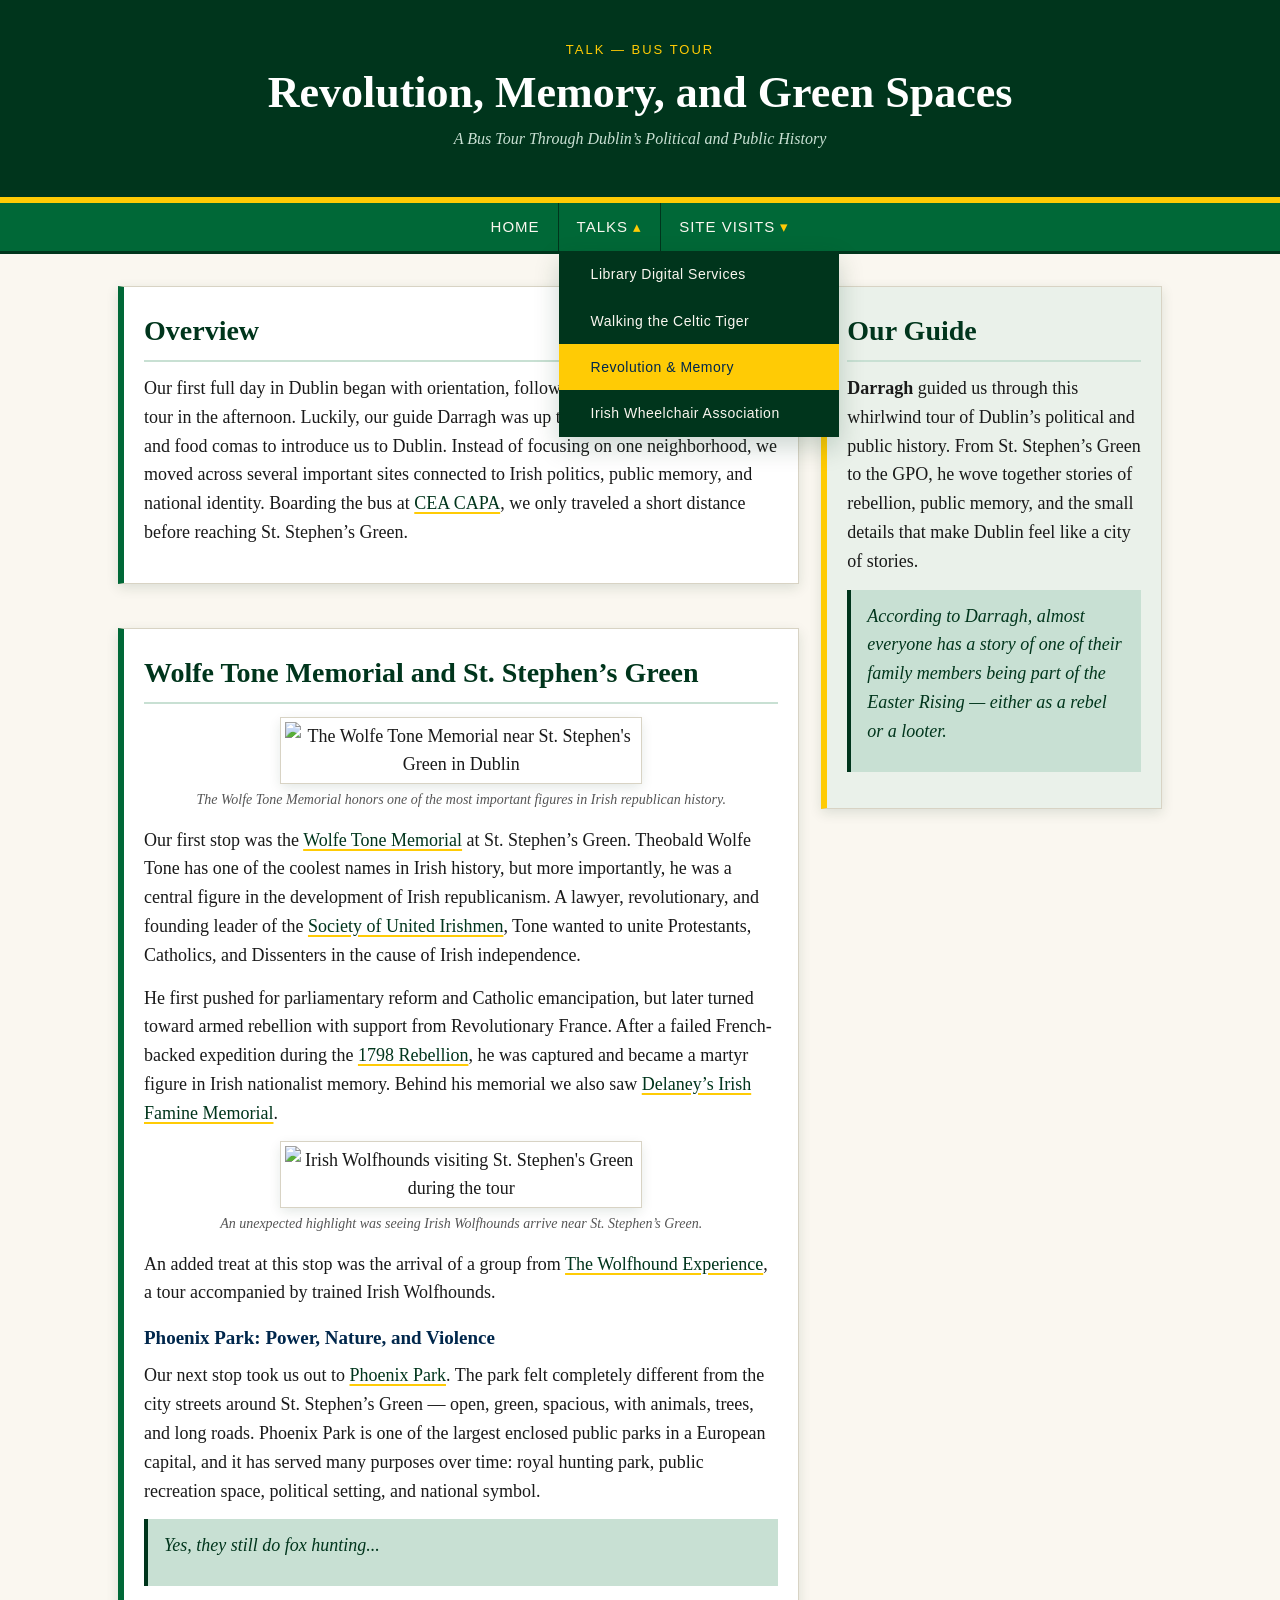
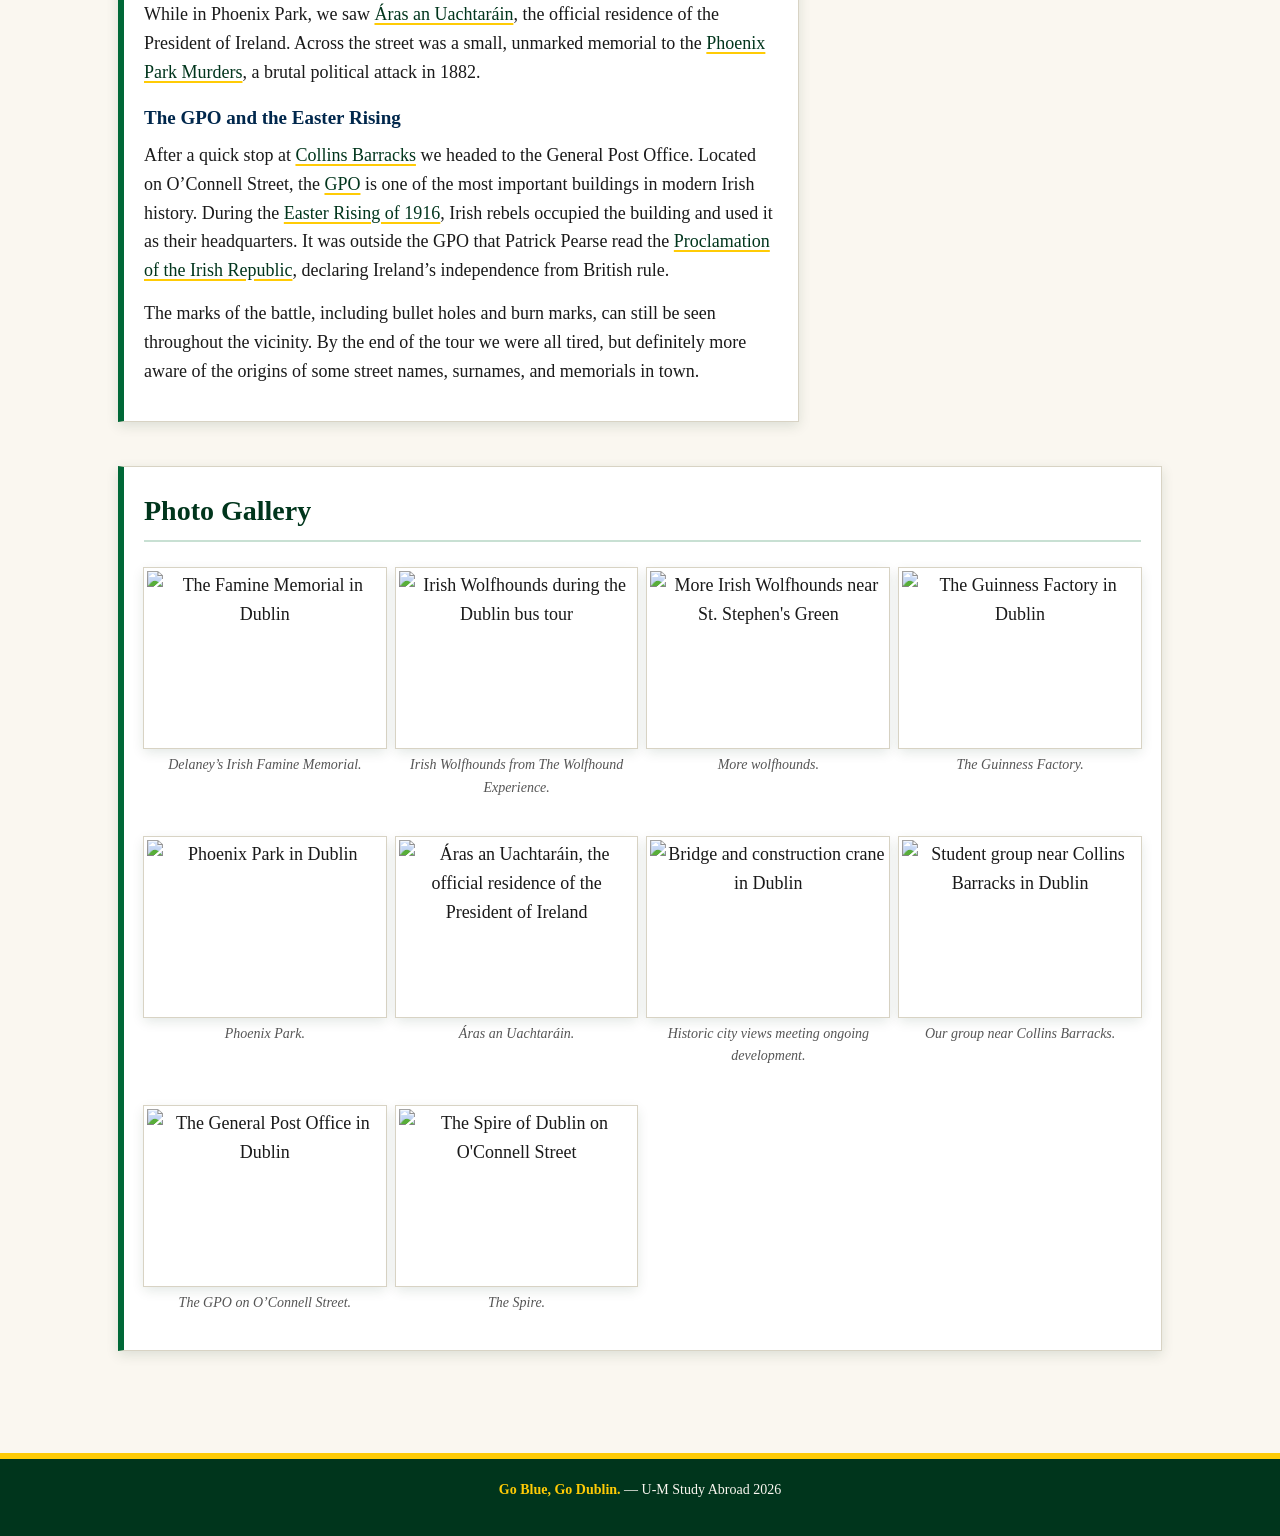
==== bustour.html @ 98dad311 "Add files via upload" ====
<!DOCTYPE html>
<html lang="en">
<head>
  <meta charset="UTF-8">
  <meta name="viewport" content="width=device-width, initial-scale=1.0">
  <title>Revolution, Memory, and Green Spaces | U-M Dublin</title>
  <link rel="stylesheet" href="css/reset.css">
  <link rel="stylesheet" href="css/styles.css">
</head>
<body>
  <a href="#main" class="skip-link">Skip to Main Content</a>

  <header class="site-header">
    <p class="branding">Talk &mdash; Bus Tour</p>
    <h1>Revolution, Memory, and Green Spaces</h1>
    <p class="tagline">A Bus Tour Through Dublin&rsquo;s Political and Public History</p>
  </header>

  <nav class="primary">
    <ul class="menu">
      <li><a href="index.html">Home</a></li>
      <li>
        <details open>
          <summary>Talks</summary>
          <ul>
            <li><a href="library_sciences.html">Library Digital Services</a></li>
            <li><a href="docklands.html">Walking the Celtic Tiger</a></li>
            <li class="current"><a href="bustour.html">Revolution &amp; Memory</a></li>
            <li><a href="iwa.html">Irish Wheelchair Association</a></li>
          </ul>
        </details>
      </li>
      <li>
        <details>
          <summary>Site Visits</summary>
          <ul>
            <li><a href="museum2.html">National Museum of Archaeology</a></li>
            <li><a href="epic.html">EPIC Emigration Museum</a></li>
            <li><a href="cliffs.html">The Cliffs of Moher</a></li>
            <li><a href="guinness.html">Guinness Storehouse</a></li>
          </ul>
        </details>
      </li>
    </ul>
  </nav>

  <main id="main">
    <div class="talk-layout">

      <section id="overview">
        <h2>Overview</h2>
        <p>
          Our first full day in Dublin began with orientation, followed by lunch, and then a bus tour in the afternoon. Luckily, our guide Darragh was up to the task of fighting jet lag and food comas to introduce us to Dublin. Instead of focusing on one neighborhood, we moved across several important sites connected to Irish politics, public memory, and national identity. Boarding the bus at <a href="https://www.ceastudyabroad.com/explore/discover-the-city/dublin">CEA CAPA</a>, we only traveled a short distance before reaching St. Stephen&rsquo;s Green.
        </p>
      </section>

      <aside id="guide">
        <h2>Our Guide</h2>
        <p>
          <strong>Darragh</strong> guided us through this whirlwind tour of Dublin&rsquo;s political and public history. From St. Stephen&rsquo;s Green to the GPO, he wove together stories of rebellion, public memory, and the small details that make Dublin feel like a city of stories.
        </p>
        <div class="reflection">
          <p>
            According to Darragh, almost everyone has a story of one of their family members being part of the Easter Rising &mdash; either as a rebel or a looter.
          </p>
        </div>
      </aside>

      <section>
        <h2>Wolfe Tone Memorial and St. Stephen&rsquo;s Green</h2>
        <figure>
          <img src="https://www.buildingsofireland.ie/building-images-iiif/niah/https://colleenvanlent.github.io/lec5/images/survey_specific/original/50100265_1.jpg" alt="The Wolfe Tone Memorial near St. Stephen's Green in Dublin">
          <figcaption>The Wolfe Tone Memorial honors one of the most important figures in Irish republican history.</figcaption>
        </figure>
        <p>
          Our first stop was the <a href="https://www.buildingsofireland.ie/buildings-search/building/50100265/wolfe-tone-memorial-saint-stephens-green-dublin-2-dublin">Wolfe Tone Memorial</a> at St. Stephen&rsquo;s Green. Theobald Wolfe Tone has one of the coolest names in Irish history, but more importantly, he was a central figure in the development of Irish republicanism. A lawyer, revolutionary, and founding leader of the <a href="https://www.britannica.com/topic/Society-of-United-Irishmen">Society of United Irishmen</a>, Tone wanted to unite Protestants, Catholics, and Dissenters in the cause of Irish independence.
        </p>
        <p>
          He first pushed for parliamentary reform and Catholic emancipation, but later turned toward armed rebellion with support from Revolutionary France. After a failed French-backed expedition during the <a href="https://www.britannica.com/event/Irish-Rebellion-Irish-history-1798">1798 Rebellion</a>, he was captured and became a martyr figure in Irish nationalist memory. Behind his memorial we also saw <a href="https://www.buildingsofireland.ie/buildings-search/building/50100264/famine-memorial-saint-stephens-green-dublin-2-dublin">Delaney&rsquo;s Irish Famine Memorial</a>.
        </p>

        <figure>
          <img src="https://thewolfhoundexperience.com/wp-content/uploads/2024/01/WhatsApp-Image-2024-01-21-at-14.16.31.jpeg" alt="Irish Wolfhounds visiting St. Stephen's Green during the tour">
          <figcaption>An unexpected highlight was seeing Irish Wolfhounds arrive near St. Stephen&rsquo;s Green.</figcaption>
        </figure>
        <p>
          An added treat at this stop was the arrival of a group from <a href="https://thewolfhoundexperience.com/">The Wolfhound Experience</a>, a tour accompanied by trained Irish Wolfhounds.
        </p>

        <h3>Phoenix Park: Power, Nature, and Violence</h3>
        <p>
          Our next stop took us out to <a href="https://www.phoenixpark.ie/">Phoenix Park</a>. The park felt completely different from the city streets around St. Stephen&rsquo;s Green &mdash; open, green, spacious, with animals, trees, and long roads. Phoenix Park is one of the largest enclosed public parks in a European capital, and it has served many purposes over time: royal hunting park, public recreation space, political setting, and national symbol.
        </p>
        <div class="reflection">
          <p>Yes, they still do fox hunting...</p>
        </div>
        <p>
          While in Phoenix Park, we saw <a href="https://president.ie/en/explore-visit/aras-an-uachtarain">&Aacute;ras an Uachtar&aacute;in</a>, the official residence of the President of Ireland. Across the street was a small, unmarked memorial to the <a href="https://en.wikipedia.org/wiki/Phoenix_Park_Murders">Phoenix Park Murders</a>, a brutal political attack in 1882.
        </p>

        <h3>The GPO and the Easter Rising</h3>
        <p>
          After a quick stop at <a href="https://www.museum.ie/en-ie/museums/decorative-arts-history">Collins Barracks</a> we headed to the General Post Office. Located on O&rsquo;Connell Street, the <a href="https://www.gpomuseum.ie/">GPO</a> is one of the most important buildings in modern Irish history. During the <a href="https://www.britannica.com/event/Easter-Rising">Easter Rising of 1916</a>, Irish rebels occupied the building and used it as their headquarters. It was outside the GPO that Patrick Pearse read the <a href="https://www.nli.ie/en/1916/proclamation">Proclamation of the Irish Republic</a>, declaring Ireland&rsquo;s independence from British rule.
        </p>
        <p>
          The marks of the battle, including bullet holes and burn marks, can still be seen throughout the vicinity. By the end of the tour we were all tired, but definitely more aware of the origins of some street names, surnames, and memorials in town.
        </p>
      </section>

      <section class="full" id="gallery">
        <h2>Photo Gallery</h2>
        <div class="gallery">
          <figure>
            <img src="https://colleenvanlent.github.io/lec5/images/famine_memorial.jpg" alt="The Famine Memorial in Dublin">
            <figcaption>Delaney&rsquo;s Irish Famine Memorial.</figcaption>
          </figure>
          <figure>
            <img src="https://colleenvanlent.github.io/lec5/images/wolfhounds.jpg" alt="Irish Wolfhounds during the Dublin bus tour">
            <figcaption>Irish Wolfhounds from The Wolfhound Experience.</figcaption>
          </figure>
          <figure>
            <img src="https://colleenvanlent.github.io/lec5/images/more_wolfhounds.jpg" alt="More Irish Wolfhounds near St. Stephen's Green">
            <figcaption>More wolfhounds.</figcaption>
          </figure>
          <figure>
            <img src="https://colleenvanlent.github.io/lec5/images/guinness_factory.jpg" alt="The Guinness Factory in Dublin">
            <figcaption>The Guinness Factory.</figcaption>
          </figure>
          <figure>
            <img src="https://colleenvanlent.github.io/lec5/images/phoenix_park.jpeg" alt="Phoenix Park in Dublin">
            <figcaption>Phoenix Park.</figcaption>
          </figure>
          <figure>
            <img src="https://colleenvanlent.github.io/lec5/images/white_house.jpeg" alt="Áras an Uachtaráin, the official residence of the President of Ireland">
            <figcaption>&Aacute;ras an Uachtar&aacute;in.</figcaption>
          </figure>
          <figure>
            <img src="https://colleenvanlent.github.io/lec5/images/bridgeAndCraneInDublin.jpeg" alt="Bridge and construction crane in Dublin">
            <figcaption>Historic city views meeting ongoing development.</figcaption>
          </figure>
          <figure>
            <img src="https://colleenvanlent.github.io/lec5/images/group_collinsbarracks.JPG" alt="Student group near Collins Barracks in Dublin">
            <figcaption>Our group near Collins Barracks.</figcaption>
          </figure>
          <figure>
            <img src="https://colleenvanlent.github.io/lec5/images/GPO.jpg" alt="The General Post Office in Dublin">
            <figcaption>The GPO on O&rsquo;Connell Street.</figcaption>
          </figure>
          <figure>
            <img src="https://colleenvanlent.github.io/lec5/images/theSpire.jpeg" alt="The Spire of Dublin on O'Connell Street">
            <figcaption>The Spire.</figcaption>
          </figure>
        </div>
      </section>

    </div>
  </main>

  <button type="button" class="jump-top" aria-label="Jump to top">&uarr;</button>

  <footer class="site-footer">
    <p><span class="accent">Go Blue, Go Dublin.</span> &mdash; U-M Study Abroad 2026</p>
  </footer>

  <script src="js/script.js"></script>
</body>
</html>
---- css/styles.css ----
/* =========================================================
   U-M Students in Dublin — Course Site
   Theme: Irish green dominant, Michigan blue/maize accents.
   Mobile-first. No rem, no clamp, no !important.
   ========================================================= */

:root {
  --green-dark: #00351c;
  --green: #006837;
  --green-mid: #2e7a52;
  --green-soft: #c8e0d3;
  --cream: #faf7f0;
  --paper: #ffffff;
  --blue: #00274c;     /* Michigan blue accent */
  --maize: #ffcb05;    /* Michigan maize accent */
  --ink: #1a1a1a;
  --muted: #555555;
  --line: #d8d3c4;
  --shadow: 0 4px 12px rgba(0, 53, 28, 0.12);
  --shadow-lift: 0 10px 24px rgba(0, 53, 28, 0.20);
}

html {
  scroll-behavior: smooth;
}

body {
  font-family: Georgia, "Times New Roman", serif;
  font-size: 17px;
  line-height: 1.6;
  color: var(--ink);
  background: var(--cream);
  background-image:
    linear-gradient(180deg, var(--green-soft) 0px, transparent 240px);
}

/* ---------- Skip link ---------- */

.skip-link {
  position: absolute;
  left: 8px;
  top: 8px;
  background: var(--blue);
  color: var(--maize);
  padding: 8px 14px;
  border: 2px solid var(--maize);
  font-weight: bold;
  z-index: 1000;
  transform: translateY(-200%);
  transition: transform 0.2s ease;
}

.skip-link:focus {
  transform: translateY(0);
  outline: 3px solid var(--maize);
  outline-offset: 2px;
}

/* Hidden on mobile per requirement */
@media (max-width: 599px) {
  .skip-link {
    display: none;
  }
}

/* ---------- Header ---------- */

header.site-header {
  background: var(--green-dark);
  color: var(--cream);
  padding: 28px 18px 22px;
  border-bottom: 6px solid var(--maize);
  text-align: center;
}

header.site-header .branding {
  font-family: "Helvetica Neue", Helvetica, Arial, sans-serif;
  font-size: 13px;
  letter-spacing: 2px;
  text-transform: uppercase;
  color: var(--maize);
  margin-bottom: 6px;
}

header.site-header h1 {
  font-size: 28px;
  line-height: 1.2;
  margin-bottom: 6px;
  color: var(--paper);
}

header.site-header p.tagline {
  color: var(--green-soft);
  font-style: italic;
  font-size: 16px;
}

/* ---------- Navigation ---------- */

nav.primary {
  background: var(--green);
  border-bottom: 3px solid var(--green-dark);
}

nav.primary ul.menu {
  display: flex;
  flex-direction: column;
  margin: 0 auto;
  max-width: 1100px;
}

nav.primary ul.menu > li {
  border-top: 1px solid var(--green-dark);
}

nav.primary ul.menu > li:first-child {
  border-top: 0;
}

nav.primary a,
nav.primary summary {
  display: block;
  padding: 12px 18px;
  color: var(--cream);
  font-family: "Helvetica Neue", Helvetica, Arial, sans-serif;
  font-size: 15px;
  letter-spacing: 1px;
  text-transform: uppercase;
  cursor: pointer;
  transition: background 0.2s ease, color 0.2s ease;
}

nav.primary summary {
  list-style: none;
}

nav.primary summary::-webkit-details-marker {
  display: none;
}

nav.primary summary::after {
  content: " \25BE";
  color: var(--maize);
}

nav.primary details[open] summary::after {
  content: " \25B4";
}

nav.primary a:hover,
nav.primary a:focus,
nav.primary summary:hover,
nav.primary summary:focus {
  background: var(--green-dark);
  color: var(--maize);
  outline: none;
}

nav.primary details > ul {
  background: var(--green-dark);
}

nav.primary details > ul li a {
  padding-left: 32px;
  font-size: 14px;
  text-transform: none;
  letter-spacing: 0.5px;
}

nav.primary li.current > a {
  background: var(--maize);
  color: var(--blue);
}

/* ---------- Main layout ---------- */

main {
  max-width: 1100px;
  margin: 0 auto;
  padding: 24px 18px 64px;
}

main > section,
main > aside,
.talk-layout > section,
.talk-layout > aside,
.visit-layout > section,
.visit-layout > aside {
  background: var(--paper);
  border: 1px solid var(--line);
  border-left: 6px solid var(--green);
  padding: 22px 20px;
  margin-bottom: 22px;
  box-shadow: var(--shadow);
  animation: rise 0.6s ease both;
}

main > aside,
.talk-layout > aside,
.visit-layout > aside {
  border-left-color: var(--maize);
  background: #eaf1ea;
}

h2 {
  color: var(--green-dark);
  font-size: 24px;
  margin-bottom: 12px;
  padding-bottom: 6px;
  border-bottom: 2px solid var(--green-soft);
}

h3 {
  color: var(--blue);
  font-size: 19px;
  margin-top: 16px;
  margin-bottom: 8px;
}

p {
  margin-bottom: 14px;
}

main a {
  color: var(--green-dark);
  text-decoration: underline;
  text-decoration-color: var(--maize);
  text-decoration-thickness: 2px;
  text-underline-offset: 3px;
  transition: color 0.2s ease, background 0.2s ease;
}

main a:hover,
main a:focus {
  color: var(--maize);
  background: var(--green);
  outline: none;
}

main a:hover h3, main a:hover p,
main a:focus h3, main a:focus p {
  color: var(--maize);
}

ul.bullets,
main ul.bullets {
  list-style: disc;
  padding-left: 24px;
  margin-bottom: 14px;
}

ul.bullets li {
  margin-bottom: 6px;
}

dl dt {
  font-weight: bold;
  color: var(--green-dark);
  margin-top: 10px;
}

dl dd {
  margin-left: 0;
  margin-bottom: 8px;
}

blockquote,
.reflection {
  background: var(--green-soft);
  border-left: 4px solid var(--green-dark);
  padding: 12px 16px;
  margin: 14px 0;
  font-style: italic;
  color: var(--green-dark);
}

figure {
  margin: 14px 0;
  text-align: center;
}

figure img {
  margin: 0 auto;
  border: 4px solid var(--paper);
  outline: 1px solid var(--line);
  box-shadow: var(--shadow);
  transition: transform 0.3s ease, box-shadow 0.3s ease;
  max-width: 360px;
  width: 100%;
}

figure img:hover,
figure img:focus {
  transform: scale(1.03);
  box-shadow: var(--shadow-lift);
}

figcaption {
  font-size: 14px;
  color: var(--muted);
  margin-top: 6px;
  font-style: italic;
}

/* ---------- Hero (used on index) ---------- */

.hero {
  text-align: center;
  background: var(--paper);
  border: 1px solid var(--line);
  border-top: 6px solid var(--maize);
  padding: 28px 20px;
  margin-bottom: 22px;
  box-shadow: var(--shadow);
  animation: rise 0.6s ease both;
}

.hero p {
  color: var(--muted);
  max-width: 720px;
  margin: 0 auto 10px;
  font-size: 18px;
}

/* ---------- Card grid (talks, visits, students) ---------- */

.card-grid {
  display: grid;
  gap: 16px;
  grid-template-columns: 1fr;
  margin-top: 14px;
}

.card {
  background: var(--paper);
  border: 1px solid var(--line);
  border-top: 4px solid var(--green);
  padding: 16px;
  box-shadow: var(--shadow);
  transition: transform 0.25s ease, box-shadow 0.25s ease, border-color 0.25s ease;
  animation: rise 0.6s ease both;
}

.card:hover,
.card:focus-within {
  transform: translateY(-4px);
  box-shadow: var(--shadow-lift);
  border-top-color: var(--maize);
}

.card h3 {
  margin-top: 0;
  font-size: 18px;
}

.card p {
  color: var(--muted);
  font-size: 15px;
}

.card .meta {
  display: inline-block;
  font-family: "Helvetica Neue", Helvetica, Arial, sans-serif;
  font-size: 12px;
  letter-spacing: 1px;
  text-transform: uppercase;
  background: var(--green-soft);
  color: var(--green-dark);
  padding: 3px 8px;
  margin-bottom: 8px;
}

.card.student {
  border-top-color: var(--blue);
  text-align: center;
}

.card.student .avatar {
  width: 72px;
  height: 72px;
  border-radius: 50%;
  margin: 0 auto 10px;
  background: var(--green-dark);
  color: var(--maize);
  font-family: "Helvetica Neue", Helvetica, Arial, sans-serif;
  font-weight: bold;
  font-size: 24px;
  display: flex;
  align-items: center;
  justify-content: center;
  border: 3px solid var(--maize);
  transition: transform 0.3s ease;
}

.card.student:hover .avatar,
.card.student:focus-within .avatar {
  transform: rotate(-6deg) scale(1.06);
}

/* ---------- Gallery (replaces lightbox) ---------- */

.gallery {
  display: grid;
  gap: 10px;
  grid-template-columns: repeat(2, 1fr);
  margin-top: 12px;
}

.gallery img {
  width: 100%;
  height: 140px;
  object-fit: cover;
  border: 3px solid var(--paper);
  outline: 1px solid var(--line);
  box-shadow: var(--shadow);
  transition: transform 0.3s ease, box-shadow 0.3s ease, filter 0.3s ease;
}

.gallery img:hover,
.gallery img:focus {
  transform: scale(1.05);
  box-shadow: var(--shadow-lift);
  filter: saturate(1.2);
}

/* ---------- Jump to top button ---------- */

.jump-top {
  position: fixed;
  right: 18px;
  bottom: 18px;
  width: 48px;
  height: 48px;
  border-radius: 50%;
  background: var(--green-dark);
  color: var(--maize);
  border: 3px solid var(--maize);
  font-weight: bold;
  font-size: 22px;
  line-height: 1;
  box-shadow: var(--shadow-lift);
  opacity: 0;
  pointer-events: none;
  transform: translateY(20px);
  transition: opacity 0.25s ease, transform 0.25s ease, background 0.2s ease;
  z-index: 900;
}

.jump-top.visible {
  opacity: 1;
  pointer-events: auto;
  transform: translateY(0);
}

.jump-top:hover,
.jump-top:focus {
  background: var(--blue);
  outline: none;
}

/* ---------- Pasture (walking sheep) ---------- */

.pasture {
  position: relative;
  height: 120px;
  overflow: hidden;
  background:
    radial-gradient(ellipse 40px 14px at 22% 86%, #6ea783 0%, transparent 70%),
    radial-gradient(ellipse 50px 12px at 70% 90%, #6ea783 0%, transparent 70%),
    linear-gradient(180deg, var(--cream) 0%, #b6d7c0 60%, #8cbf9d 100%);
  border-top: 2px dashed var(--green);
}

.pasture::after {
  content: "";
  position: absolute;
  left: 0;
  right: 0;
  bottom: 0;
  height: 12px;
  background: var(--green);
  box-shadow: 0 -2px 0 0 var(--green-dark) inset;
}

.sheep {
  position: absolute;
  bottom: 10px;
  left: 0;
  width: 150px;
  height: 105px;
  animation: walk 22s linear infinite;
}

.sheep-svg {
  display: block;
  width: 100%;
  height: 100%;
  filter: drop-shadow(0 4px 6px rgba(0, 53, 28, 0.25));
  animation: bob 0.55s ease-in-out infinite;
}

@keyframes walk {
  from { transform: translateX(-170px); }
  to   { transform: translateX(calc(100vw + 30px)); }
}

@keyframes bob {
  0%, 100% { transform: translateY(0); }
  50%      { transform: translateY(-5px); }
}

/* ---------- Footer ---------- */

footer.site-footer {
  background: var(--green-dark);
  color: var(--cream);
  text-align: center;
  padding: 20px 18px;
  border-top: 6px solid var(--maize);
  font-size: 14px;
}

footer.site-footer .accent {
  color: var(--maize);
  font-weight: bold;
}

/* ---------- Consistent animation ---------- */

@keyframes rise {
  from {
    opacity: 0;
    transform: translateY(16px);
  }
  to {
    opacity: 1;
    transform: translateY(0);
  }
}

/* ---------- Reduced motion ---------- */

@media (prefers-reduced-motion: reduce) {
  html {
    scroll-behavior: auto;
  }
  *,
  *::before,
  *::after {
    animation-duration: 0.001s;
    animation-iteration-count: 1;
    transition-duration: 0.001s;
  }
  .card:hover,
  .card:focus-within,
  .gallery img:hover,
  .gallery img:focus,
  figure img:hover,
  figure img:focus,
  .card.student:hover .avatar,
  .card.student:focus-within .avatar {
    transform: none;
  }
  .sheep,
  .sheep-svg {
    animation: none;
  }
  .sheep {
    transform: translateX(20px);
  }
}

/* =========================================================
   Larger screens
   ========================================================= */

@media (min-width: 600px) {
  body {
    font-size: 18px;
  }

  header.site-header {
    padding: 40px 28px 32px;
  }

  header.site-header h1 {
    font-size: 36px;
  }

  nav.primary ul.menu {
    flex-direction: row;
    justify-content: center;
    flex-wrap: wrap;
  }

  nav.primary ul.menu > li {
    border-top: 0;
    border-left: 1px solid var(--green-dark);
    position: relative;
  }

  nav.primary ul.menu > li:first-child {
    border-left: 0;
  }

  nav.primary details > ul {
    position: absolute;
    top: 100%;
    left: 0;
    min-width: 280px;
    box-shadow: var(--shadow-lift);
    z-index: 50;
  }

  main {
    padding: 32px 28px 80px;
  }

  h2 {
    font-size: 28px;
  }

  .card-grid {
    grid-template-columns: repeat(2, 1fr);
  }

  .card-grid.students {
    grid-template-columns: repeat(3, 1fr);
  }

  .gallery {
    grid-template-columns: repeat(3, 1fr);
  }

  .gallery img {
    height: 180px;
  }

  /* Two-column layout for main + aside on talk/visit pages */
  .talk-layout,
  .visit-layout {
    display: grid;
    grid-template-columns: 2fr 1fr;
    gap: 22px;
    align-items: start;
  }

  .talk-layout > section,
  .visit-layout > section {
    grid-column: 1 / 2;
  }

  .talk-layout > aside,
  .visit-layout > aside {
    grid-column: 2 / 3;
    grid-row: 1 / span 2;
    align-self: start;
  }

  .talk-layout > .full,
  .visit-layout > .full {
    grid-column: 1 / -1;
  }
}

@media (min-width: 900px) {
  header.site-header h1 {
    font-size: 44px;
  }

  .card-grid.students {
    grid-template-columns: repeat(4, 1fr);
  }

  .gallery {
    grid-template-columns: repeat(4, 1fr);
  }
}

.pasture {
  position: relative;
  left: 0;
  right: 0;
  bottom: 8px;
  height: 110px;
  overflow: hidden;
  pointer-events: none;
  z-index: 20;
}

.sheep {
  position: absolute;
  /* bottom: 15px; */
 bottom: clamp(15px, 6vw, 65px);

  left: 0;
  width: 150px;
  animation: sheep-walk-across 15s linear infinite;
  pointer-events: auto;
  cursor: pointer;
}

.sheep-img {
  display: block;
  width: 100%;
  height: auto;
  margin-top: 5px;
  filter: drop-shadow(0 6px 6px rgba(0, 0, 0, 0.22));
  animation: sheep-bob 1.6s ease-in-out infinite alternate;
}

@keyframes sheep-walk-across {
  from {
    transform: translateX(-130%);
  }

  to {
    transform: translateX(calc(100vw + 130%));
  }
}

@keyframes sheep-bob {
  from {
    transform: translateY(0);
  }

  to {
    transform: translateY(-4px);
  }
}

@media (prefers-reduced-motion: reduce) {
  .sheep {
    animation: none;
    left: auto;
    right: 16px;
    transform: none;
  }

  .sheep-img {
    animation: none;
  }
}

.sheep {
  opacity: 0.95;
}

.sheep-img {
  filter:
    drop-shadow(0 6px 6px rgba(0, 0, 0, 0.2))
    saturate(0.95);
}

@media (min-width: 600px) {
  .pasture {
    height: 130px;
  }
  .sheep {
    width: 180px;
  }
}

@media (min-width: 900px) {
  .pasture {
    height: 150px;
  }
  .sheep {
    width: 220px;
  }
}
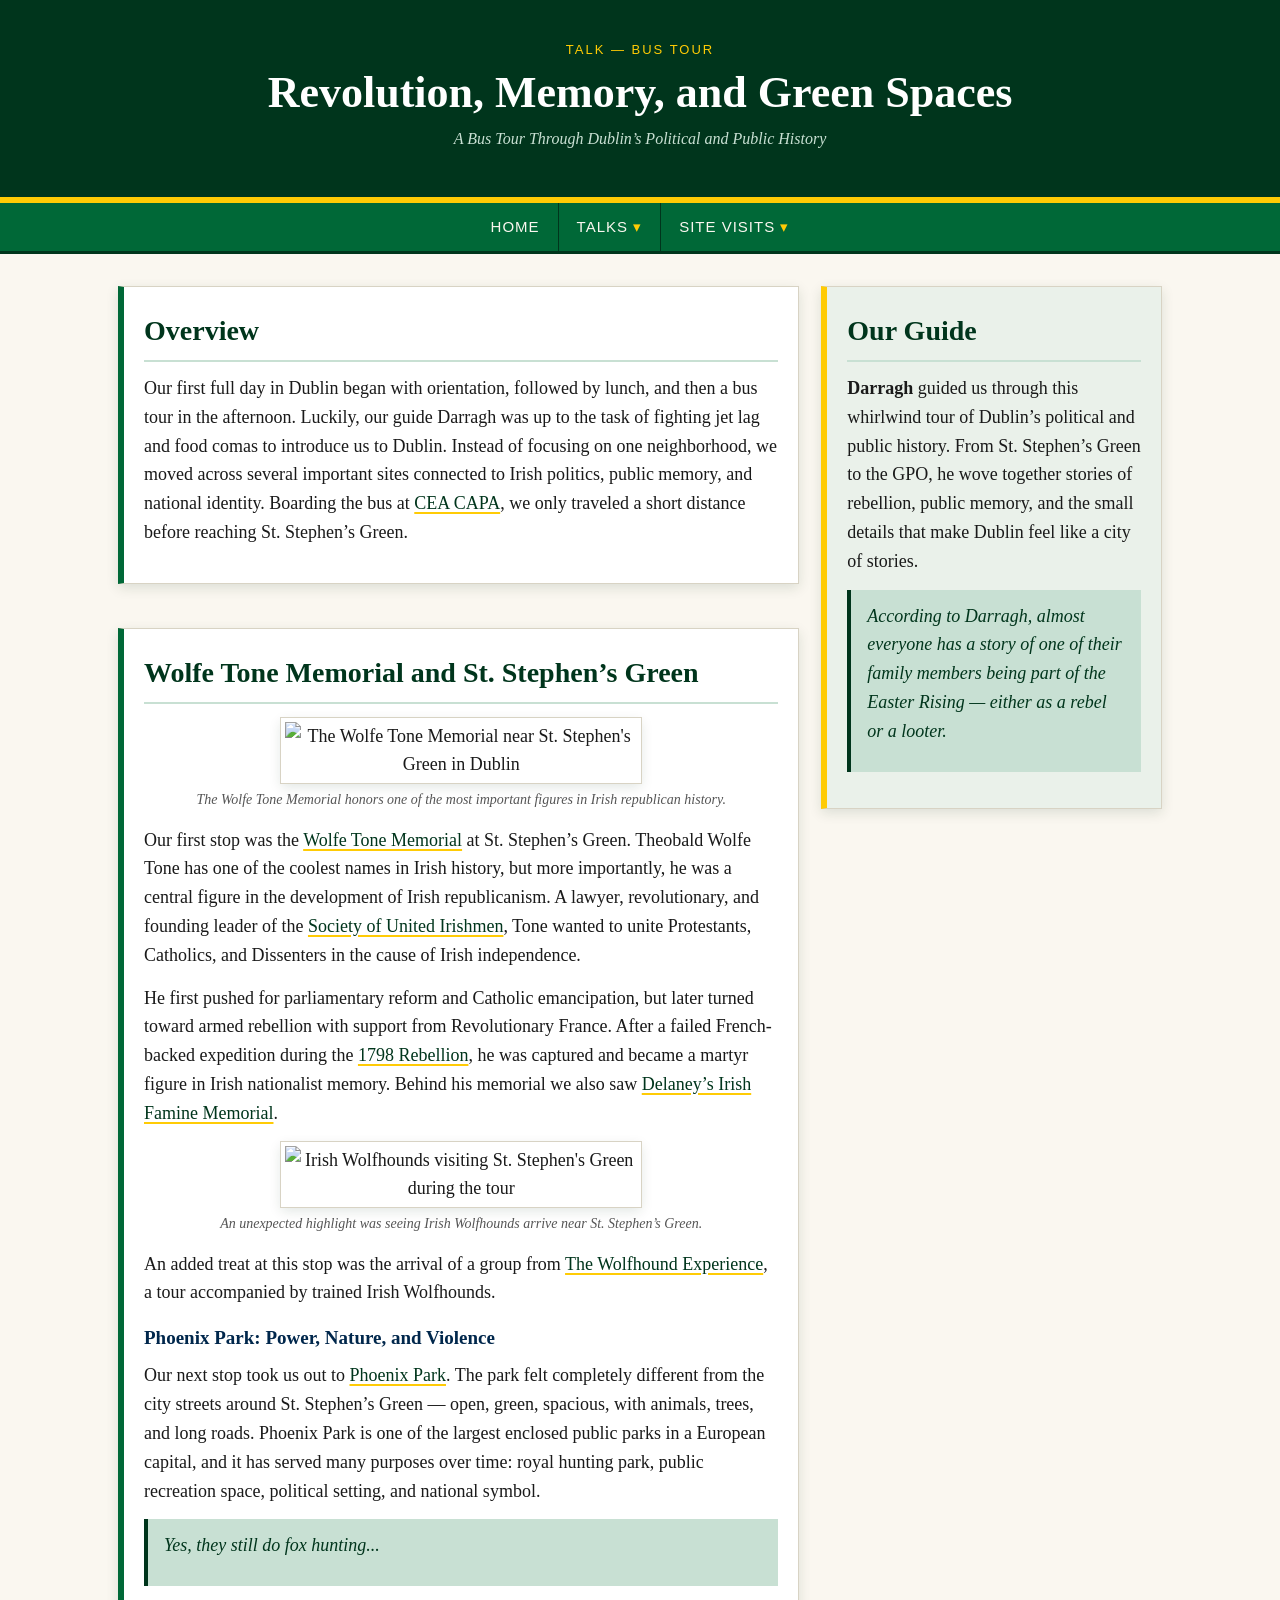
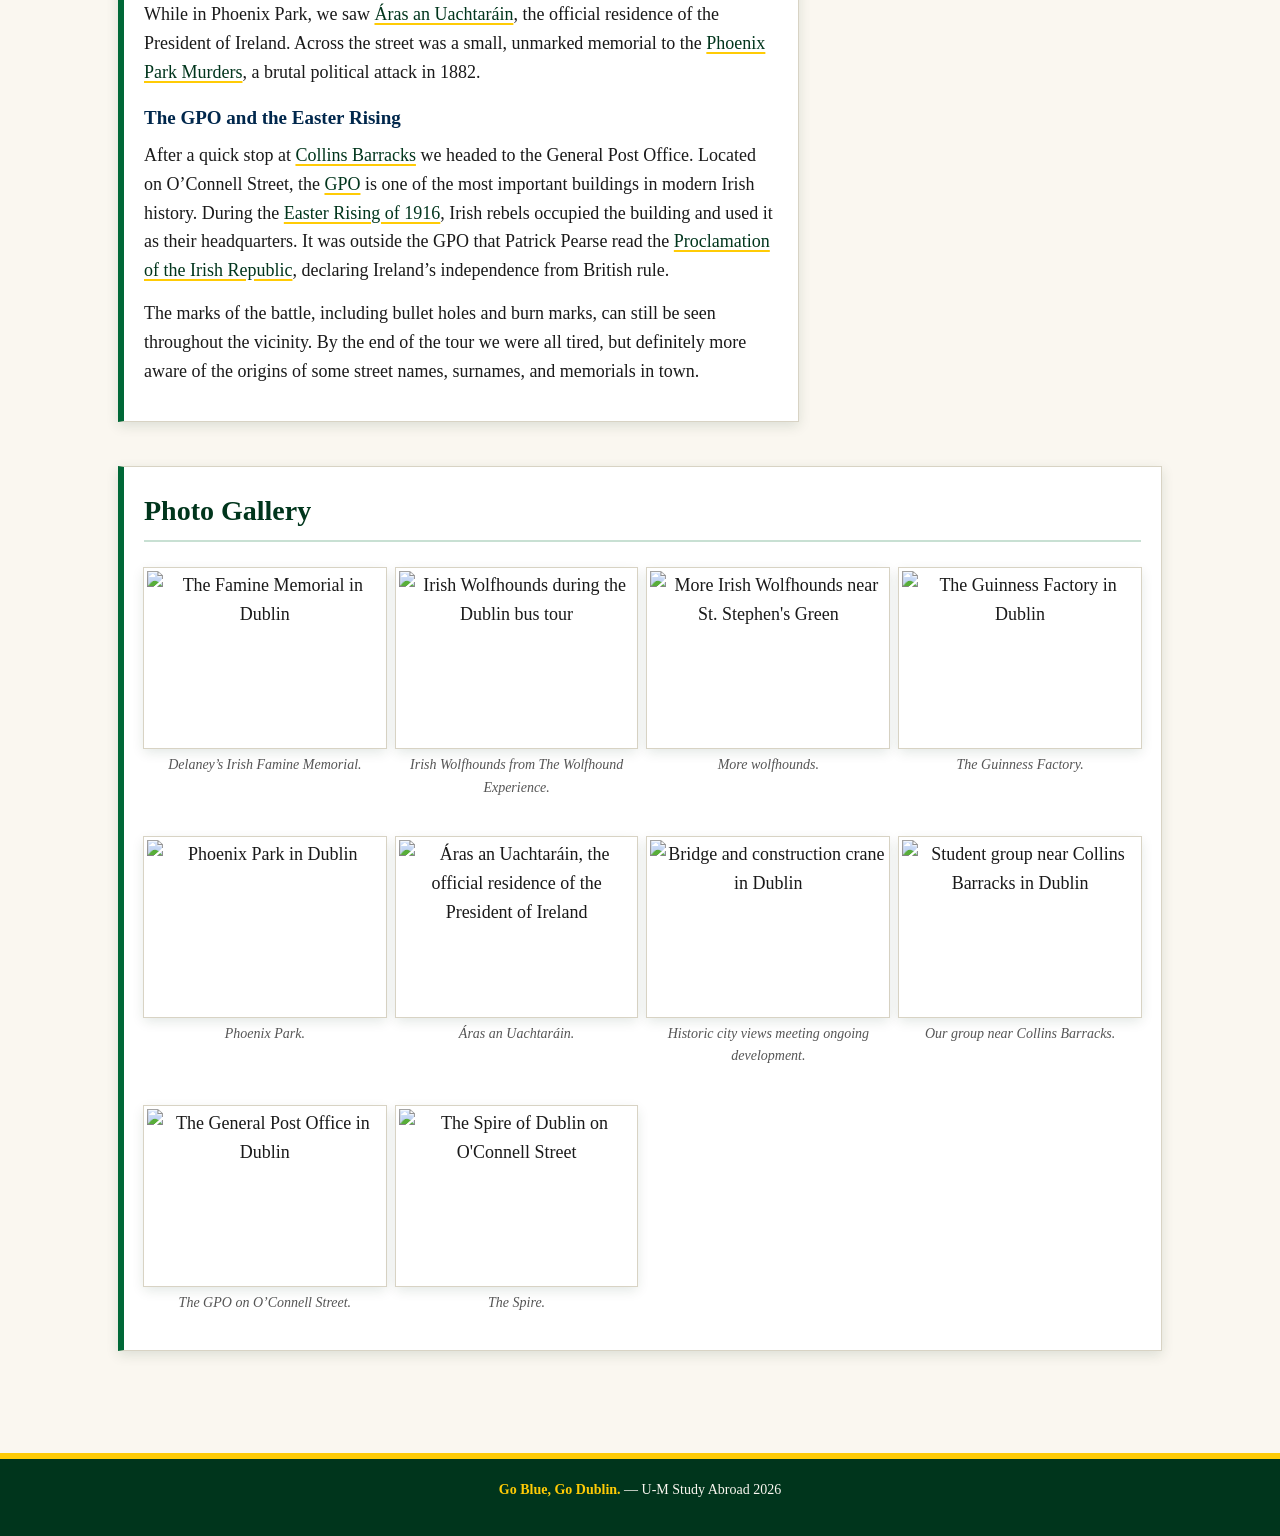
==== commit d7356c41: "Add files via upload" ====
--- a/bustour.html
+++ b/bustour.html
@@ -4,6 +4,7 @@
   <meta charset="UTF-8">
   <meta name="viewport" content="width=device-width, initial-scale=1.0">
   <title>Revolution, Memory, and Green Spaces | U-M Dublin</title>
+  <link rel="icon" type="image/png" href="images/m_guinness.png">
   <link rel="stylesheet" href="css/reset.css">
   <link rel="stylesheet" href="css/styles.css">
 </head>
@@ -20,7 +21,7 @@
     <ul class="menu">
       <li><a href="index.html">Home</a></li>
       <li>
-        <details open>
+        <details>
           <summary>Talks</summary>
           <ul>
             <li><a href="library_sciences.html">Library Digital Services</a></li>
@@ -38,6 +39,8 @@
             <li><a href="epic.html">EPIC Emigration Museum</a></li>
             <li><a href="cliffs.html">The Cliffs of Moher</a></li>
             <li><a href="guinness.html">Guinness Storehouse</a></li>
+            <li><a href="computer_museum.html">Computer &amp; Communications Museum</a></li>
+            <li><a href="google.html">Google Dublin</a></li>
           </ul>
         </details>
       </li>
--- a/css/styles.css
+++ b/css/styles.css
@@ -35,32 +35,38 @@
 }
 
 /* ---------- Skip link ---------- */
+/* Visually hidden by default; appears only when keyboard focused.
+   Present on every viewport, including mobile, so the first Tab lands here. */
 
 .skip-link {
   position: absolute;
   left: 8px;
-  top: 8px;
+  top: -200px;
   background: var(--blue);
   color: var(--maize);
   padding: 8px 14px;
   border: 2px solid var(--maize);
   font-weight: bold;
   z-index: 1000;
-  transform: translateY(-200%);
-  transition: transform 0.2s ease;
-}
-
-.skip-link:focus {
-  transform: translateY(0);
+  transition: top 0.2s ease;
+}
+
+.skip-link:focus,
+.skip-link:focus-visible {
+  top: 8px;
   outline: 3px solid var(--maize);
   outline-offset: 2px;
 }
 
-/* Hidden on mobile per requirement */
-@media (max-width: 599px) {
-  .skip-link {
-    display: none;
-  }
+/* ---------- Global focus indicator (keyboard users) ---------- */
+
+a:focus-visible,
+button:focus-visible,
+summary:focus-visible,
+[tabindex]:focus-visible {
+  outline: 3px solid var(--maize);
+  outline-offset: 3px;
+  border-radius: 2px;
 }
 
 /* ---------- Header ---------- */
@@ -148,12 +154,17 @@
 }
 
 nav.primary a:hover,
-nav.primary a:focus,
-nav.primary summary:hover,
-nav.primary summary:focus {
+nav.primary summary:hover {
   background: var(--green-dark);
   color: var(--maize);
-  outline: none;
+}
+
+nav.primary a:focus-visible,
+nav.primary summary:focus-visible {
+  background: var(--green-dark);
+  color: var(--maize);
+  outline: 3px solid var(--maize);
+  outline-offset: -3px;
 }
 
 nav.primary details > ul {
@@ -230,16 +241,23 @@
   transition: color 0.2s ease, background 0.2s ease;
 }
 
-main a:hover,
-main a:focus {
-  color: var(--maize);
-  background: var(--green);
-  outline: none;
+main a:hover {
+  color: var(--paper);
+  background: var(--green-dark);
+  text-decoration-color: var(--paper);
+}
+
+main a:focus-visible {
+  color: var(--paper);
+  background: var(--green-dark);
+  text-decoration-color: var(--paper);
+  outline: 3px solid var(--maize);
+  outline-offset: 3px;
 }
 
 main a:hover h3, main a:hover p,
-main a:focus h3, main a:focus p {
-  color: var(--maize);
+main a:focus-visible h3, main a:focus-visible p {
+  color: var(--paper);
 }
 
 ul.bullets,
@@ -390,6 +408,15 @@
   justify-content: center;
   border: 3px solid var(--maize);
   transition: transform 0.3s ease;
+  overflow: hidden;
+}
+
+.card.student .avatar img {
+  display: block;
+  width: 100%;
+  height: 100%;
+  object-fit: cover;
+  border-radius: 50%;
 }
 
 .card.student:hover .avatar,
@@ -439,23 +466,29 @@
   font-size: 22px;
   line-height: 1;
   box-shadow: var(--shadow-lift);
+  visibility: hidden;
   opacity: 0;
-  pointer-events: none;
   transform: translateY(20px);
-  transition: opacity 0.25s ease, transform 0.25s ease, background 0.2s ease;
+  transition: opacity 0.25s ease, transform 0.25s ease, background 0.2s ease, visibility 0s linear 0.25s;
   z-index: 900;
+  cursor: pointer;
 }
 
 .jump-top.visible {
+  visibility: visible;
   opacity: 1;
-  pointer-events: auto;
   transform: translateY(0);
-}
-
-.jump-top:hover,
-.jump-top:focus {
+  transition: opacity 0.25s ease, transform 0.25s ease, background 0.2s ease, visibility 0s linear 0s;
+}
+
+.jump-top:hover {
   background: var(--blue);
-  outline: none;
+}
+
+.jump-top:focus-visible {
+  background: var(--blue);
+  outline: 3px solid var(--maize);
+  outline-offset: 3px;
 }
 
 /* ---------- Pasture (walking sheep) ---------- */
@@ -538,19 +571,44 @@
   }
 }
 
-/* ---------- Reduced motion ---------- */
+/* ---------- Reduced motion ----------
+   Disables every animation and transition without using !important.
+   Each rule below uses the same selector specificity as the rule that
+   defines the animation/transition, so the cascade overrides it. */
 
 @media (prefers-reduced-motion: reduce) {
   html {
     scroll-behavior: auto;
   }
-  *,
-  *::before,
-  *::after {
-    animation-duration: 0.001s;
-    animation-iteration-count: 1;
-    transition-duration: 0.001s;
-  }
+
+  /* Turn off every transition that the rest of the stylesheet sets up */
+  .skip-link,
+  nav.primary a,
+  nav.primary summary,
+  main a,
+  figure img,
+  .card,
+  .card.student .avatar,
+  .gallery img,
+  .jump-top {
+    transition: none;
+  }
+
+  /* Turn off every keyframe animation */
+  main > section,
+  main > aside,
+  .talk-layout > section,
+  .talk-layout > aside,
+  .visit-layout > section,
+  .visit-layout > aside,
+  .hero,
+  .card,
+  .sheep,
+  .sheep-svg {
+    animation: none;
+  }
+
+  /* Cancel hover/focus transforms */
   .card:hover,
   .card:focus-within,
   .gallery img:hover,
@@ -561,10 +619,8 @@
   .card.student:focus-within .avatar {
     transform: none;
   }
-  .sheep,
-  .sheep-svg {
-    animation: none;
-  }
+
+  /* Park the sheep in view (it would otherwise be off-screen) */
   .sheep {
     transform: translateX(20px);
   }
@@ -577,6 +633,10 @@
 @media (min-width: 600px) {
   body {
     font-size: 18px;
+  }
+
+  .columns{
+    column-count: 2;
   }
 
   header.site-header {
@@ -661,11 +721,26 @@
   .visit-layout > .full {
     grid-column: 1 / -1;
   }
+
+
+  /* Stack a second aside (e.g. Our Guide) below Quick Facts on the right */
+  .visit-layout > #guide {
+    grid-column: 2 / 3;
+    /* grid-row: 3 / span 3; */
+    grid-row:2;
+    align-self: start;
+  }
 }
 
 @media (min-width: 900px) {
   header.site-header h1 {
     font-size: 44px;
+  }
+
+
+
+  section.full{
+    grid-column: 1/-1;
   }
 
   .card-grid.students {
